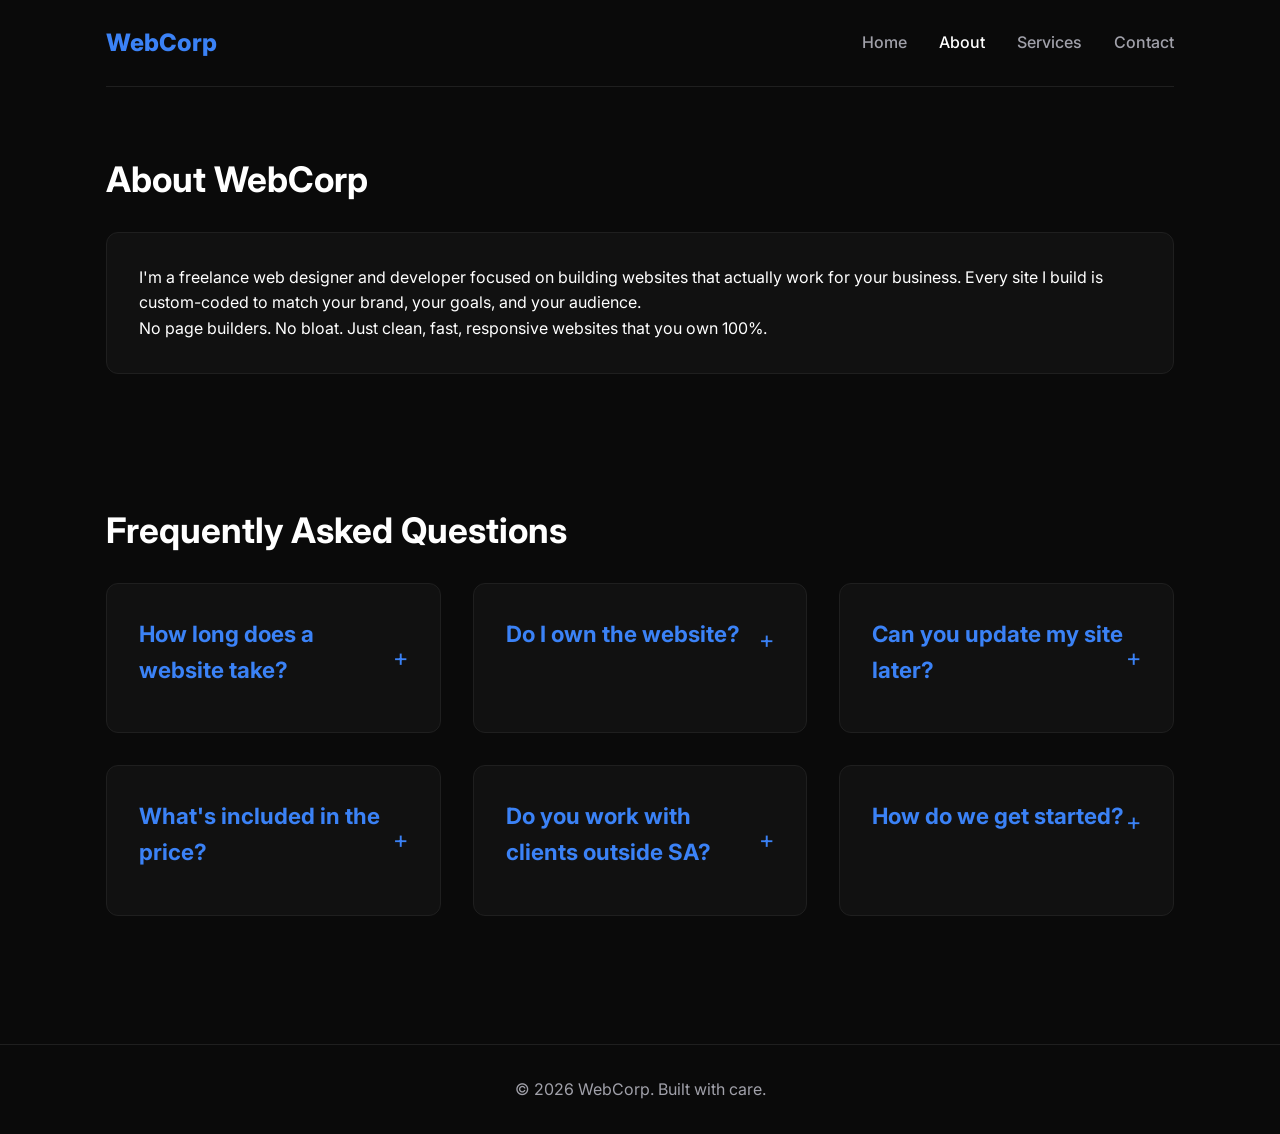
==== about.html @ 4849eea5 "Add files via upload" ====
<!DOCTYPE html>
<html lang="en">
<head>
  <meta charset="UTF-8"><meta name="viewport" content="width=device-width, initial-scale=1.0">
  <title>About - WebCorp</title>
  <link rel="icon" href="data:image/svg+xml,%3Csvg xmlns='http://www.w3.org/2000/svg' viewBox='0 0 100 100'%3E%3Crect width='100' height='100' fill='%233b82f6' rx='15'/%3E%3Ctext x='50' y='58' font-family='Inter, Arial, sans-serif' font-size='50' font-weight='800' fill='white' text-anchor='middle'%3E%3Ctspan dy='5'%3E%3C/tspan%3EWC%3C/text%3E%3C/svg%3E">
  <link href="https://fonts.googleapis.com/css2?family=Inter:wght@400;600;800&display=swap" rel="stylesheet">
  <link rel="stylesheet" href="style.css">
</head>
<body>
  <header class="container">
    <nav class="navbar">
      <a href="index.html" class="logo">WebCorp</a>
      <ul class="nav-links">
        <li><a href="index.html">Home</a></li>
        <li><a href="about.html" class="active">About</a></li>
        <li><a href="services.html">Services</a></li>
        <li><a href="contact.html">Contact</a></li>
      </ul>
    </nav>
  </header>
  <main class="container">
    <section>
      <h2>About WebCorp</h2>
      <div class="card">
        <p>I'm a freelance web designer and developer focused on building websites that actually work for your business. Every site I build is custom-coded to match your brand, your goals, and your audience.</p>
        <p>No page builders. No bloat. Just clean, fast, responsive websites that you own 100%.</p>
      </div>
    </section>
<!-- FAQ SECTION -->
<section>
  <h2>Frequently Asked Questions</h2>
  <div class="grid">

    <div class="card faq-item" onclick="toggleFAQ(this)">
      <div class="faq-question">
        <h3>How long does a website take?</h3>
        <span class="faq-icon">+</span>
      </div>
      <div class="faq-answer">
        <p>Most 4-page sites are done in 7-14 days. Landing pages can be ready in 3-5 days. I'll give you a timeline before we start.</p>
      </div>
    </div>

    <div class="card faq-item" onclick="toggleFAQ(this)">
      <div class="faq-question">
        <h3>Do I own the website?</h3>
        <span class="faq-icon">+</span>
      </div>
      <div class="faq-answer">
        <p>100% yes. You get all the files and full access. No monthly fees to me to keep it online. Just hosting + domain.</p>
      </div>
    </div>

    <div class="card faq-item" onclick="toggleFAQ(this)">
      <div class="faq-question">
        <h3>Can you update my site later?</h3>
        <span class="faq-icon">+</span>
      </div>
      <div class="faq-answer">
        <p>Absolutely. I offer monthly maintenance or you can pay per update. I also teach you how to make small edits yourself.</p>
      </div>
    </div>

    <div class="card faq-item" onclick="toggleFAQ(this)">
      <div class="faq-question">
        <h3>What's included in the price?</h3>
        <span class="faq-icon">+</span>
      </div>
      <div class="faq-answer">
        <p>Design, development, mobile responsive, basic SEO, contact form, and 2 rounds of revisions. Hosting and domain are separate.</p>
      </div>
    </div>

    <div class="card faq-item" onclick="toggleFAQ(this)">
      <div class="faq-question">
        <h3>Do you work with clients outside SA?</h3>
        <span class="faq-icon">+</span>
      </div>
      <div class="faq-answer">
        <p>Yes! I work with clients worldwide. We’ll communicate via WhatsApp, email, and Zoom.</p>
      </div>
    </div>

    <div class="card faq-item" onclick="toggleFAQ(this)">
      <div class="faq-question">
        <h3>How do we get started?</h3>
        <span class="faq-icon">+</span>
      </div>
      <div class="faq-answer">
        <p>Just send me a message on the Contact page. We'll do a quick call to plan it, then I send you a quote and timeline.</p>
      </div>
    </div>

  </div>
</section>
  </main>
  <footer><p>© 2026 WebCorp. Built with care.</p></footer>
<script>
function toggleFAQ(element) {
  element.classList.toggle('active');
}
</script>
</body>
</html>
---- style.css ----
* { margin: 0; padding: 0; box-sizing: border-box; }

:root {
  --bg: #0a0a0a;
  --bg-alt: #111;
  --text: #ffffff;
  --text-muted: #a1a1aa;
  --accent: #3b82f6;
  --accent-hover: #2563eb;
  --radius: 12px;
}

body {
  background: var(--bg);
  color: var(--text);
  font-family: 'Inter', sans-serif;
  line-height: 1.6;
}

.container { width: 90%; max-width: 1100px; margin: 0 auto; padding: 0 1rem; }

.navbar { display: flex; justify-content: space-between; align-items: center; padding: 1.5rem 0; border-bottom: 1px solid #1f1f1f; }
.logo { font-size: 1.5rem; font-weight: 800; color: var(--accent); text-decoration: none; }
.nav-links { display: flex; gap: 2rem; list-style: none; }
.nav-links a { color: var(--text-muted); text-decoration: none; transition: 0.2s; font-weight: 500; }
.nav-links a:hover, .nav-links a.active { color: var(--text); }

.hero { text-align: center; padding: 6rem 0; }
.hero h1 { font-size: 3.2rem; line-height: 1.1; margin-bottom: 1rem; }
.hero h1 span { color: var(--accent); }
.hero p { font-size: 1.2rem; color: var(--text-muted); max-width: 600px; margin: 0 auto 2rem; }

.btn { padding: 0.9rem 1.8rem; border-radius: var(--radius); font-weight: 600; text-decoration: none; transition: 0.2s; display: inline-block; }
.btn-primary { background: var(--accent); color: white; }
.btn-primary:hover { background: var(--accent-hover); transform: translateY(-2px); }

section { padding: 4rem 0; }
h2 { font-size: 2.2rem; margin-bottom: 1.5rem; }
h3 { font-size: 1.4rem; margin-bottom: 0.8rem; color: var(--accent); }

.grid { display: grid; grid-template-columns: repeat(auto-fit, minmax(280px, 1fr)); gap: 2rem; }
.card { background: var(--bg-alt); padding: 2rem; border-radius: var(--radius); border: 1px solid #1f1f1f; transition: 0.3s; }
.card:hover { border-color: var(--accent); transform: translateY(-4px); }

.contact-form input, .contact-form textarea {
  width: 100%; padding: 0.9rem; margin-bottom: 1rem; background: #1a1a1a;
  border: 1px solid #333; border-radius: 8px; color: white; font-family: inherit;
}
.contact-form button { border: none; cursor: pointer; }

footer { text-align: center; padding: 2rem 0; color: var(--text-muted); border-top: 1px solid #1f1f1f; margin-top: 4rem; }
.faq-item { cursor: pointer; }
.faq-question { display: flex; justify-content: space-between; align-items: center; }
.faq-icon { font-size: 1.5rem; transition: transform 0.3s; color: var(--accent); }
.faq-item.active .faq-icon { transform: rotate(45deg); }
.faq-answer { max-height: 0; overflow: hidden; transition: max-height 0.3s ease; color: var(--text-muted); }
.faq-answer p { margin-top: 1rem; }
.faq-item.active .faq-answer { max-height: 200px; }
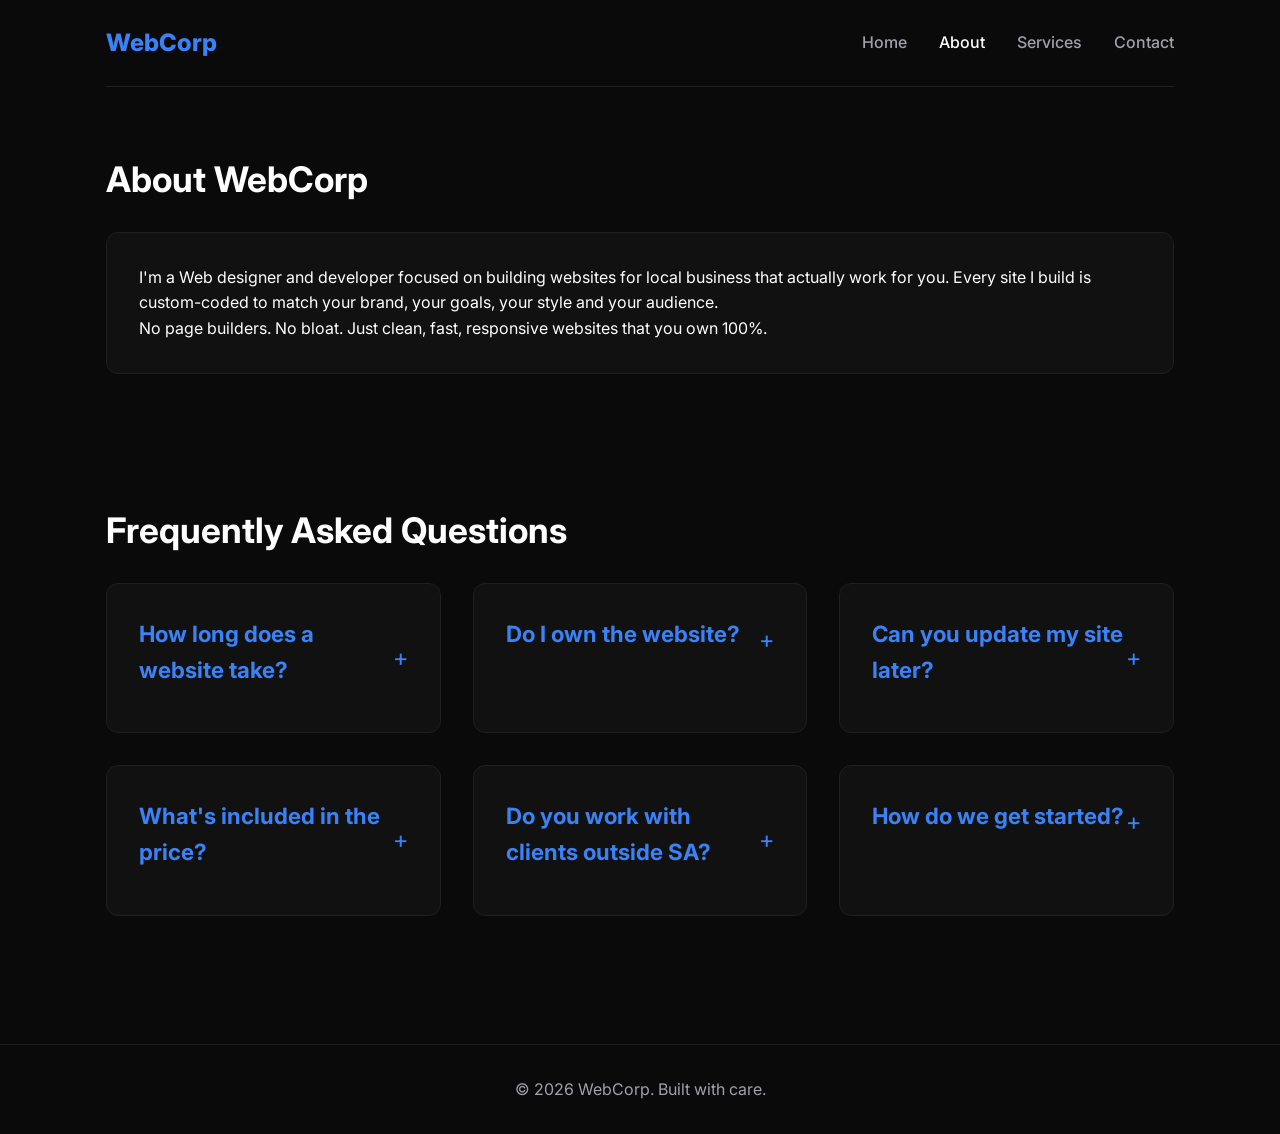
==== commit 7506856e: "Revise About page content and FAQ section Updated content and structure in the About page." ====
--- a/about.html
+++ b/about.html
@@ -23,7 +23,7 @@
     <section>
       <h2>About WebCorp</h2>
       <div class="card">
-        <p>I'm a freelance web designer and developer focused on building websites that actually work for your business. Every site I build is custom-coded to match your brand, your goals, and your audience.</p>
+        <p>I'm a Web designer and developer focused on building websites for local business that actually work for you. Every site I build is custom-coded to match your brand, your goals, your style and your audience.</p>
         <p>No page builders. No bloat. Just clean, fast, responsive websites that you own 100%.</p>
       </div>
     </section>
@@ -38,7 +38,7 @@
         <span class="faq-icon">+</span>
       </div>
       <div class="faq-answer">
-        <p>Most 4-page sites are done in 7-14 days. Landing pages can be ready in 3-5 days. I'll give you a timeline before we start.</p>
+        <p>Most full sites are done in 1-2 days. Landing pages can be ready within a few hours. I'll give you a timeline before we start. I work fast and effectively</p>
       </div>
     </div>
 
@@ -102,4 +102,4 @@
 }
 </script>
 </body>
-</html>+</html>
